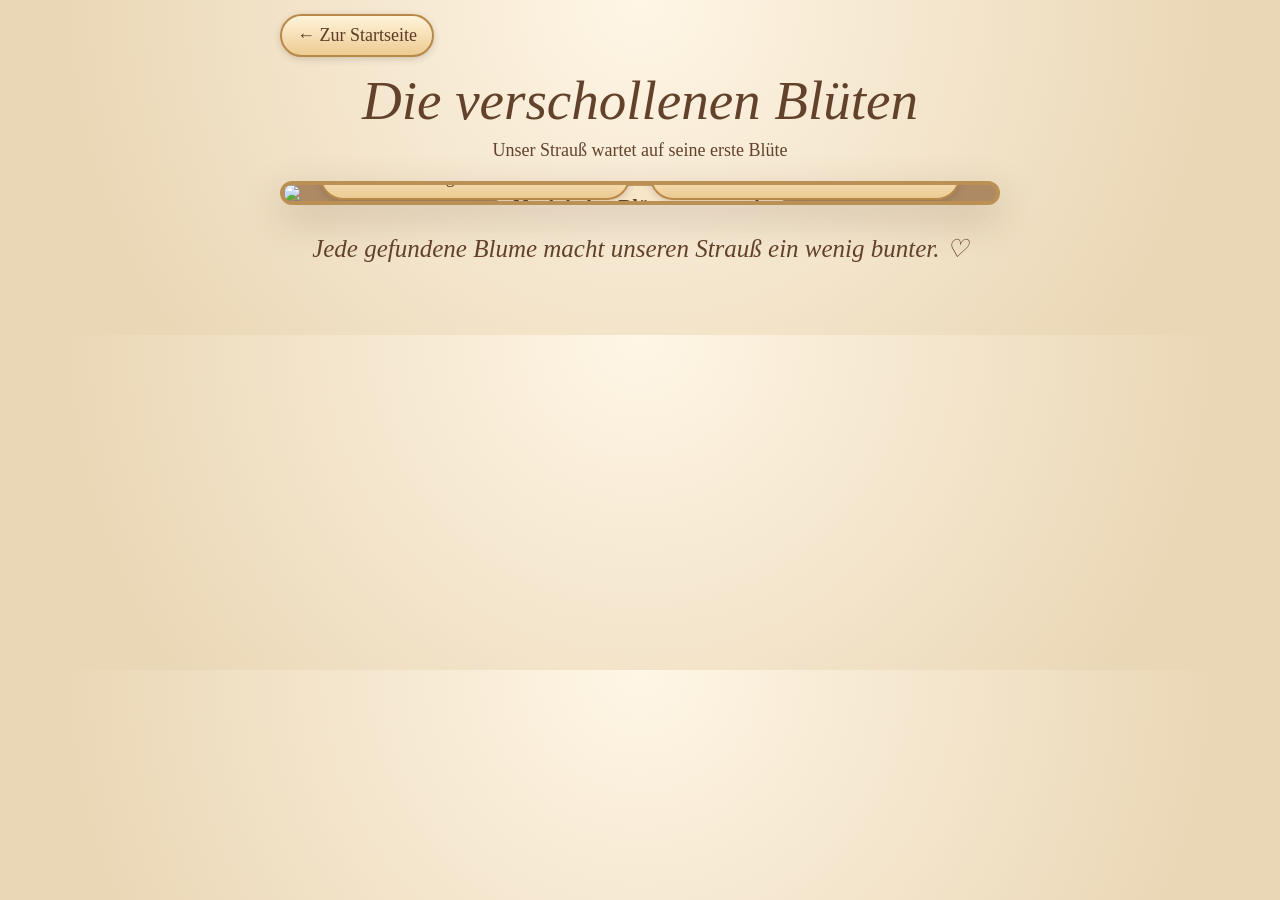
==== blumen.html @ db0bc825 "Add files via upload" ====
<!doctype html><html lang="de"><head><meta charset="utf-8"><meta name="viewport" content="width=device-width,initial-scale=1,viewport-fit=cover"><title>Die verschollenen Blüten</title><link rel="stylesheet" href="blumen.css"></head><body><main><div class="top"><a class="btn" href="index.html">← Zur Startseite</a></div><h1>Die verschollenen Blüten</h1><p class="sub" id="sub">Ein Strauß voller Erinnerungen</p><section class="scene"><img id="bouquet" src="vorschau/tag-01.jpg" alt="Blumenstrauß in einer schmalen Glasvase vor einer romantischen Landschaft"><div class="count" id="count"></div><div class="hotspots"><a class="btn" href="reise.html">♧ Unsere gemeinsame Reise</a><a class="btn" href="index.html">✿ Zur Startseite</a></div></section><p class="note">Jede gefundene Blume macht unseren Strauß ein wenig bunter. ♡</p><section class="test" id="test" hidden><h2>Testmodus</h2><label for="day">Vorschau für Tag <output id="num">1</output></label><input id="day" type="range" min="1" max="24" value="1"><button class="btn" id="reset">Alle Blüten zurücksetzen</button></section></main><script src="blumen.js"></script></body></html>
---- blumen.css ----
*{box-sizing:border-box}body{margin:0;background:radial-gradient(circle at 50% 0,#fff6e6,#ead7b6 80%);font-family:Georgia,serif;color:#63422c}main{max-width:740px;margin:0 auto;padding:14px 10px 42px;text-align:center}.top{text-align:left;margin-bottom:10px}h1{font:italic clamp(32px,7vw,55px) Georgia,serif;margin:12px 0 2px}.sub{font-size:18px;margin:8px 0 20px}.scene{position:relative;overflow:hidden;border:4px solid #ba9054;border-radius:24px;box-shadow:0 14px 38px #63412b40;line-height:0;background:#ad8a64}.scene>img{width:100%;height:auto;display:block}.count{position:absolute;top:2.5%;left:50%;transform:translateX(-50%);font-size:clamp(13px,3.1vw,21px);font-weight:bold;line-height:1.3;background:#fff0d4e8;padding:8px 17px;border:1px solid #c29b64;border-radius:99px;white-space:nowrap}.hotspots{position:absolute;bottom:5%;left:5%;right:5%;display:flex;gap:3%;justify-content:space-between;line-height:1.2}.btn{display:inline-flex;align-items:center;justify-content:center;min-height:40px;padding:9px 15px;border:2px solid #b78849;border-radius:30px;background:linear-gradient(#fff4da,#edcb92);color:#5c3a25;text-decoration:none;font:clamp(12px,2.4vw,18px) Georgia,serif;box-shadow:0 2px 7px #3c261e30;cursor:pointer}.hotspots .btn{width:49%;min-height:46px}.note{font-size:clamp(17px,3.8vw,25px);font-style:italic;line-height:1.5}.test{border:1px solid #c8a677;border-radius:15px;padding:18px;background:#fff8e8}.test h2{margin-top:0}.test input{width:95%;display:block;margin:18px auto;accent-color:#aa7e4d}@media(max-width:400px){.hotspots .btn{padding:7px 5px}}
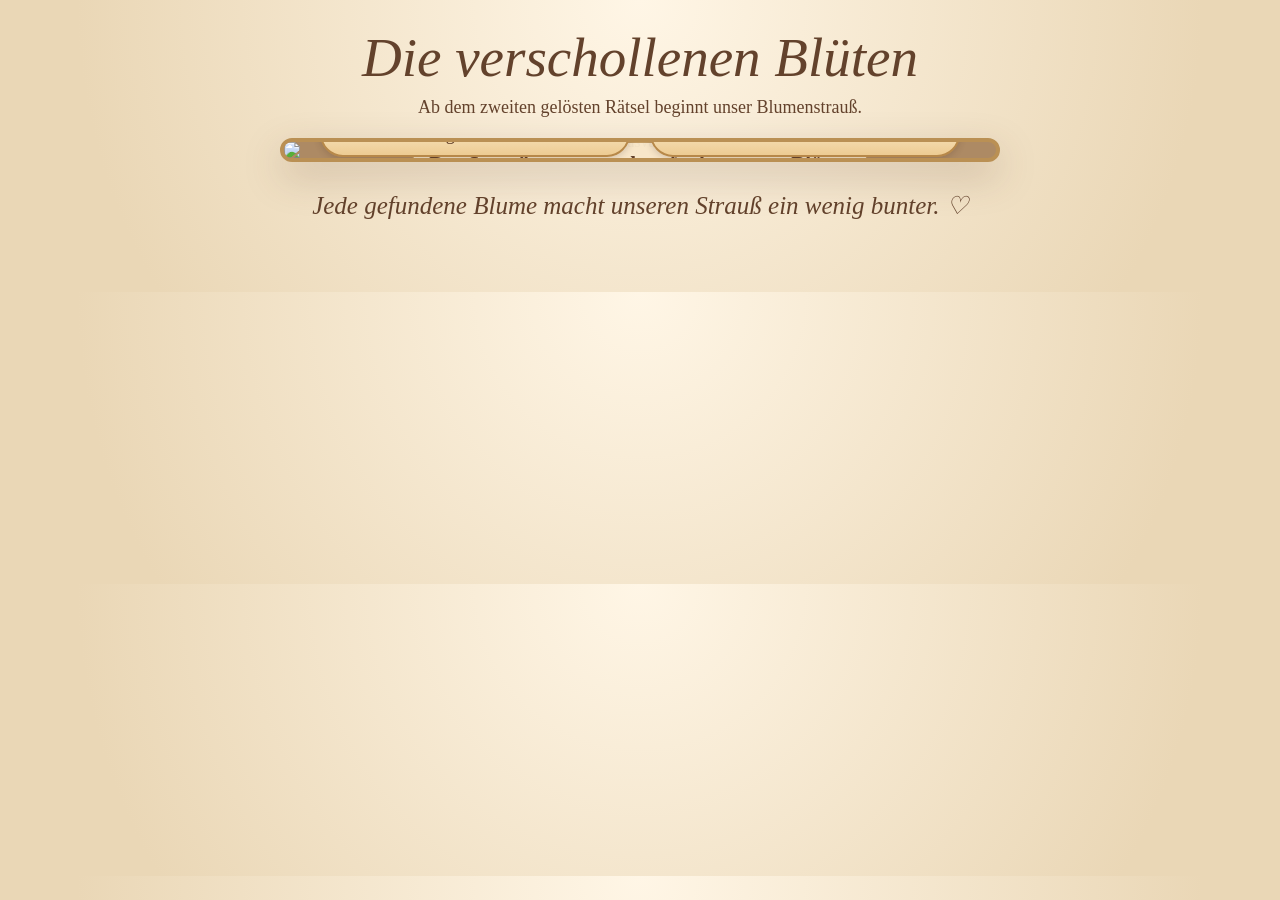
==== commit 2abc2d70: "Tagesvorschau unabhängig von Sammelblumen, Fundbild und Sitzungspasswort" ====
--- a/blumen.html
+++ b/blumen.html
@@ -1 +1 @@
-<!doctype html><html lang="de"><head><meta charset="utf-8"><meta name="viewport" content="width=device-width,initial-scale=1,viewport-fit=cover"><title>Die verschollenen Blüten</title><link rel="stylesheet" href="blumen.css"></head><body><main><div class="top"><a class="btn" href="index.html">← Zur Startseite</a></div><h1>Die verschollenen Blüten</h1><p class="sub" id="sub">Ein Strauß voller Erinnerungen</p><section class="scene"><img id="bouquet" src="vorschau/tag-01.jpg" alt="Blumenstrauß in einer schmalen Glasvase vor einer romantischen Landschaft"><div class="count" id="count"></div><div class="hotspots"><a class="btn" href="reise.html">♧ Unsere gemeinsame Reise</a><a class="btn" href="index.html">✿ Zur Startseite</a></div></section><p class="note">Jede gefundene Blume macht unseren Strauß ein wenig bunter. ♡</p><section class="test" id="test" hidden><h2>Testmodus</h2><label for="day">Vorschau für Tag <output id="num">1</output></label><input id="day" type="range" min="1" max="24" value="1"><button class="btn" id="reset">Alle Blüten zurücksetzen</button></section></main><script src="blumen.js"></script></body></html>+<!doctype html><html lang="de"><head><meta charset="utf-8"><meta name="viewport" content="width=device-width,initial-scale=1,viewport-fit=cover"><title>Die verschollenen Blüten</title><link rel="stylesheet" href="blumen.css"></head><body><main><h1>Die verschollenen Blüten</h1><p class="sub" id="sub">Ein Strauß voller Erinnerungen</p><section class="scene"><img id="bouquet" src="tag-01.jpg" alt="Blumenstrauß in einer schmalen Glasvase vor einer romantischen Landschaft"><div class="count" id="count"></div><div class="hotspots"><a class="btn" href="index.html#reise">♧ Unsere gemeinsame Reise</a><a class="btn" href="index.html">✿ Zur Startseite</a></div></section><p class="note">Jede gefundene Blume macht unseren Strauß ein wenig bunter. ♡</p><section class="test" id="test" hidden><h2>Testmodus</h2><label for="day">Vorschau für Tag <output id="num">1</output></label><input id="day" type="range" min="1" max="24" value="1"><button class="btn" id="reset">Alle Blüten zurücksetzen</button></section></main><script src="blumen.js?v=4"></script></body></html>
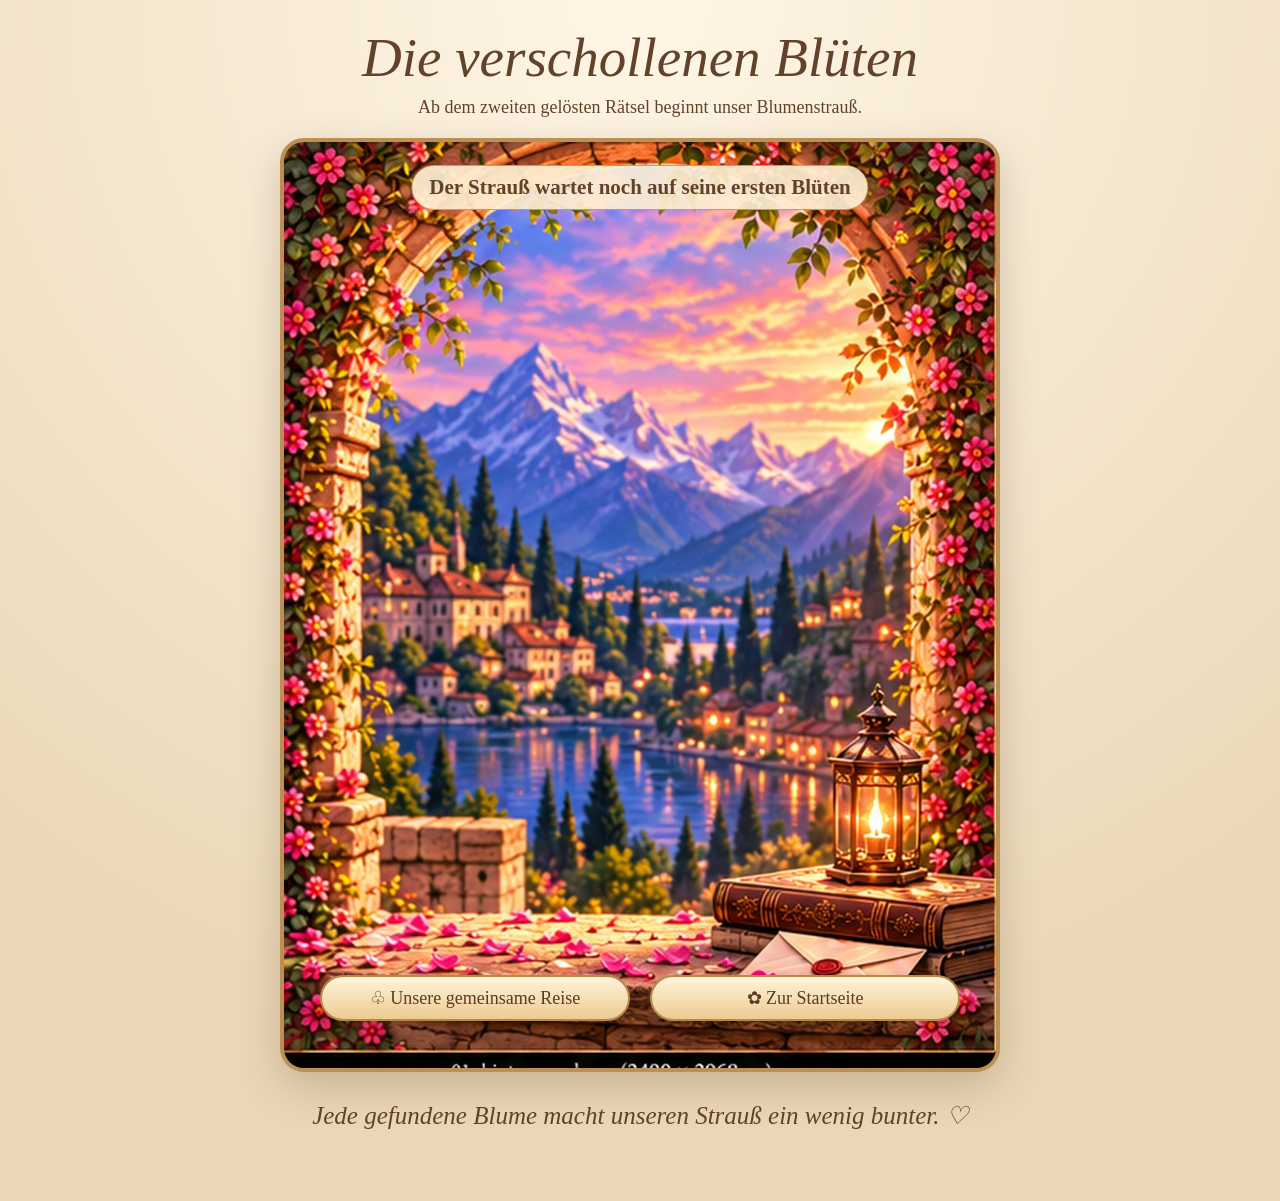
==== commit 5e89f2ef: "Blumen-Tagesbild anhand aktueller Rätsellösungen, Hintergrund vor Tag 2" ====
--- a/blumen.html
+++ b/blumen.html
@@ -1 +1 @@
-<!doctype html><html lang="de"><head><meta charset="utf-8"><meta name="viewport" content="width=device-width,initial-scale=1,viewport-fit=cover"><title>Die verschollenen Blüten</title><link rel="stylesheet" href="blumen.css"></head><body><main><h1>Die verschollenen Blüten</h1><p class="sub" id="sub">Ein Strauß voller Erinnerungen</p><section class="scene"><img id="bouquet" src="tag-01.jpg" alt="Blumenstrauß in einer schmalen Glasvase vor einer romantischen Landschaft"><div class="count" id="count"></div><div class="hotspots"><a class="btn" href="index.html#reise">♧ Unsere gemeinsame Reise</a><a class="btn" href="index.html">✿ Zur Startseite</a></div></section><p class="note">Jede gefundene Blume macht unseren Strauß ein wenig bunter. ♡</p><section class="test" id="test" hidden><h2>Testmodus</h2><label for="day">Vorschau für Tag <output id="num">1</output></label><input id="day" type="range" min="1" max="24" value="1"><button class="btn" id="reset">Alle Blüten zurücksetzen</button></section></main><script src="blumen.js?v=4"></script></body></html>+<!doctype html><html lang="de"><head><meta charset="utf-8"><meta name="viewport" content="width=device-width,initial-scale=1,viewport-fit=cover"><title>Die verschollenen Blüten</title><link rel="stylesheet" href="blumen.css"></head><body><main><h1>Die verschollenen Blüten</h1><p class="sub" id="sub">Ein Strauß voller Erinnerungen</p><section class="scene"><img id="bouquet" src="tag-01.jpg" alt="Blumenstrauß in einer schmalen Glasvase vor einer romantischen Landschaft"><div class="count" id="count"></div><div class="hotspots"><a class="btn" href="index.html#reise">♧ Unsere gemeinsame Reise</a><a class="btn" href="index.html">✿ Zur Startseite</a></div></section><p class="note">Jede gefundene Blume macht unseren Strauß ein wenig bunter. ♡</p><section class="test" id="test" hidden><h2>Testmodus</h2><label for="day">Vorschau für Tag <output id="num">1</output></label><input id="day" type="range" min="1" max="24" value="1"><button class="btn" id="reset">Alle Blüten zurücksetzen</button></section></main><script src="config.js?v=59"></script><script src="blumen.js?v=5"></script></body></html>
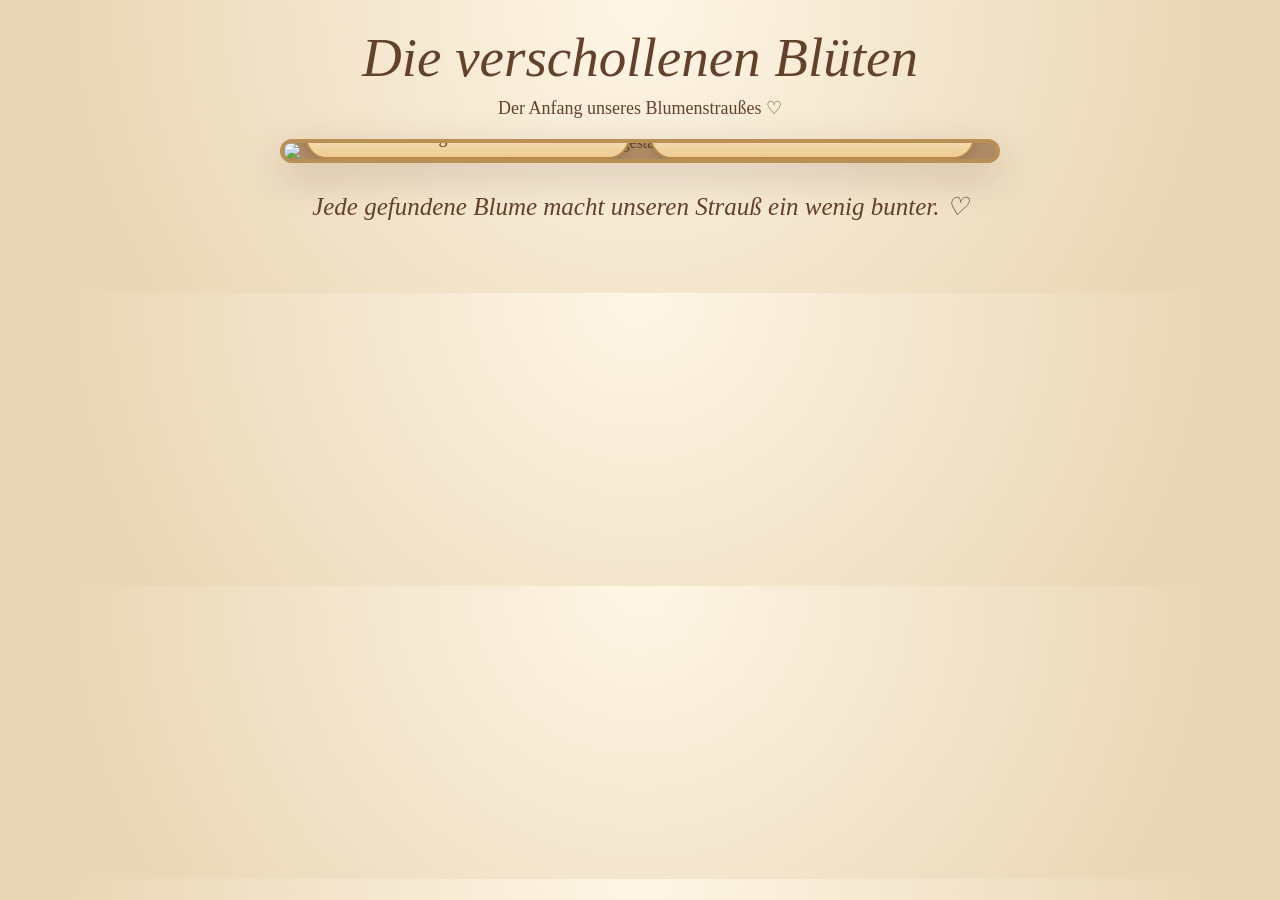
==== commit 7bb7a75d: "Add files via upload" ====
--- a/blumen.html
+++ b/blumen.html
@@ -1 +1 @@
-<!doctype html><html lang="de"><head><meta charset="utf-8"><meta name="viewport" content="width=device-width,initial-scale=1,viewport-fit=cover"><title>Die verschollenen Blüten</title><link rel="stylesheet" href="blumen.css"></head><body><main><h1>Die verschollenen Blüten</h1><p class="sub" id="sub">Ein Strauß voller Erinnerungen</p><section class="scene"><img id="bouquet" src="tag-01.jpg" alt="Blumenstrauß in einer schmalen Glasvase vor einer romantischen Landschaft"><div class="count" id="count"></div><div class="hotspots"><a class="btn" href="index.html#reise">♧ Unsere gemeinsame Reise</a><a class="btn" href="index.html">✿ Zur Startseite</a></div></section><p class="note">Jede gefundene Blume macht unseren Strauß ein wenig bunter. ♡</p><section class="test" id="test" hidden><h2>Testmodus</h2><label for="day">Vorschau für Tag <output id="num">1</output></label><input id="day" type="range" min="1" max="24" value="1"><button class="btn" id="reset">Alle Blüten zurücksetzen</button></section></main><script src="config.js?v=59"></script><script src="blumen.js?v=5"></script></body></html>+<!doctype html><html lang="de"><head><meta charset="utf-8"><meta name="viewport" content="width=device-width,initial-scale=1,viewport-fit=cover"><title>Die verschollenen Blüten</title><link rel="stylesheet" href="blumen.css?v=10"></head><body><main><h1>Die verschollenen Blüten</h1><p class="sub" id="sub">Ein Strauß voller Erinnerungen</p><section class="scene"><img id="bouquet" src="tag-01.PNG" alt="Dein fertiges Tagesbild mit Blumenstrauß, Glasvase und Tagesbeschriftung"><div class="hotspots"><a class="btn" href="index.html#reise">♧ Unsere gemeinsame Reise</a><a class="btn" href="index.html">✿ Zur Startseite</a></div></section><p class="note">Jede gefundene Blume macht unseren Strauß ein wenig bunter. ♡</p><section class="test" id="test" hidden><h2>Testmodus</h2><label for="day">Vorschau für Tag <output id="num">1</output></label><input id="day" type="range" min="1" max="24" value="1"><button class="btn" id="reset">Alle Blüten zurücksetzen</button></section></main><script src="config.js?v=59"></script><script src="blumen.js?v=10"></script></body></html>
--- a/blumen.css
+++ b/blumen.css
@@ -1 +1 @@
-*{box-sizing:border-box}body{margin:0;background:radial-gradient(circle at 50% 0,#fff6e6,#ead7b6 80%);font-family:Georgia,serif;color:#63422c}main{max-width:740px;margin:0 auto;padding:14px 10px 42px;text-align:center}.top{text-align:left;margin-bottom:10px}h1{font:italic clamp(32px,7vw,55px) Georgia,serif;margin:12px 0 2px}.sub{font-size:18px;margin:8px 0 20px}.scene{position:relative;overflow:hidden;border:4px solid #ba9054;border-radius:24px;box-shadow:0 14px 38px #63412b40;line-height:0;background:#ad8a64}.scene>img{width:100%;height:auto;display:block}.count{position:absolute;top:2.5%;left:50%;transform:translateX(-50%);font-size:clamp(13px,3.1vw,21px);font-weight:bold;line-height:1.3;background:#fff0d4e8;padding:8px 17px;border:1px solid #c29b64;border-radius:99px;white-space:nowrap}.hotspots{position:absolute;bottom:5%;left:5%;right:5%;display:flex;gap:3%;justify-content:space-between;line-height:1.2}.btn{display:inline-flex;align-items:center;justify-content:center;min-height:40px;padding:9px 15px;border:2px solid #b78849;border-radius:30px;background:linear-gradient(#fff4da,#edcb92);color:#5c3a25;text-decoration:none;font:clamp(12px,2.4vw,18px) Georgia,serif;box-shadow:0 2px 7px #3c261e30;cursor:pointer}.hotspots .btn{width:49%;min-height:46px}.note{font-size:clamp(17px,3.8vw,25px);font-style:italic;line-height:1.5}.test{border:1px solid #c8a677;border-radius:15px;padding:18px;background:#fff8e8}.test h2{margin-top:0}.test input{width:95%;display:block;margin:18px auto;accent-color:#aa7e4d}@media(max-width:400px){.hotspots .btn{padding:7px 5px}}+*{box-sizing:border-box}body{margin:0;background:radial-gradient(circle at 50% 0,#fff6e6,#ead7b6 80%);font-family:Georgia,serif;color:#63422c}main{max-width:740px;margin:0 auto;padding:14px 10px 42px;text-align:center}h1{font:italic clamp(32px,7vw,55px) Georgia,serif;margin:12px 0 2px}.sub{font-size:18px;margin:8px 0 20px}.scene{position:relative;overflow:hidden;border:4px solid #ba9054;border-radius:24px;box-shadow:0 14px 38px #63412b40;line-height:0;background:#ad8a64}.scene>img{width:100%;height:auto;display:block}.hotspots{position:absolute;bottom:2%;left:3%;right:3%;display:flex;gap:3%;justify-content:space-between;line-height:1.2}.btn{display:inline-flex;align-items:center;justify-content:center;min-height:40px;padding:9px 15px;border:2px solid #b78849;border-radius:30px;background:linear-gradient(#fff4da,#edcb92);color:#5c3a25;text-decoration:none;font:clamp(12px,2.4vw,18px) Georgia,serif;box-shadow:0 2px 7px #3c261e30;cursor:pointer}.hotspots .btn{width:49%;min-height:40px}.note{font-size:clamp(17px,3.8vw,25px);font-style:italic;line-height:1.5}.test{border:1px solid #c8a677;border-radius:15px;padding:18px;background:#fff8e8}.test h2{margin-top:0}.test input{width:95%;display:block;margin:18px auto;accent-color:#aa7e4d}@media(max-width:400px){.hotspots .btn{padding:7px 5px}}
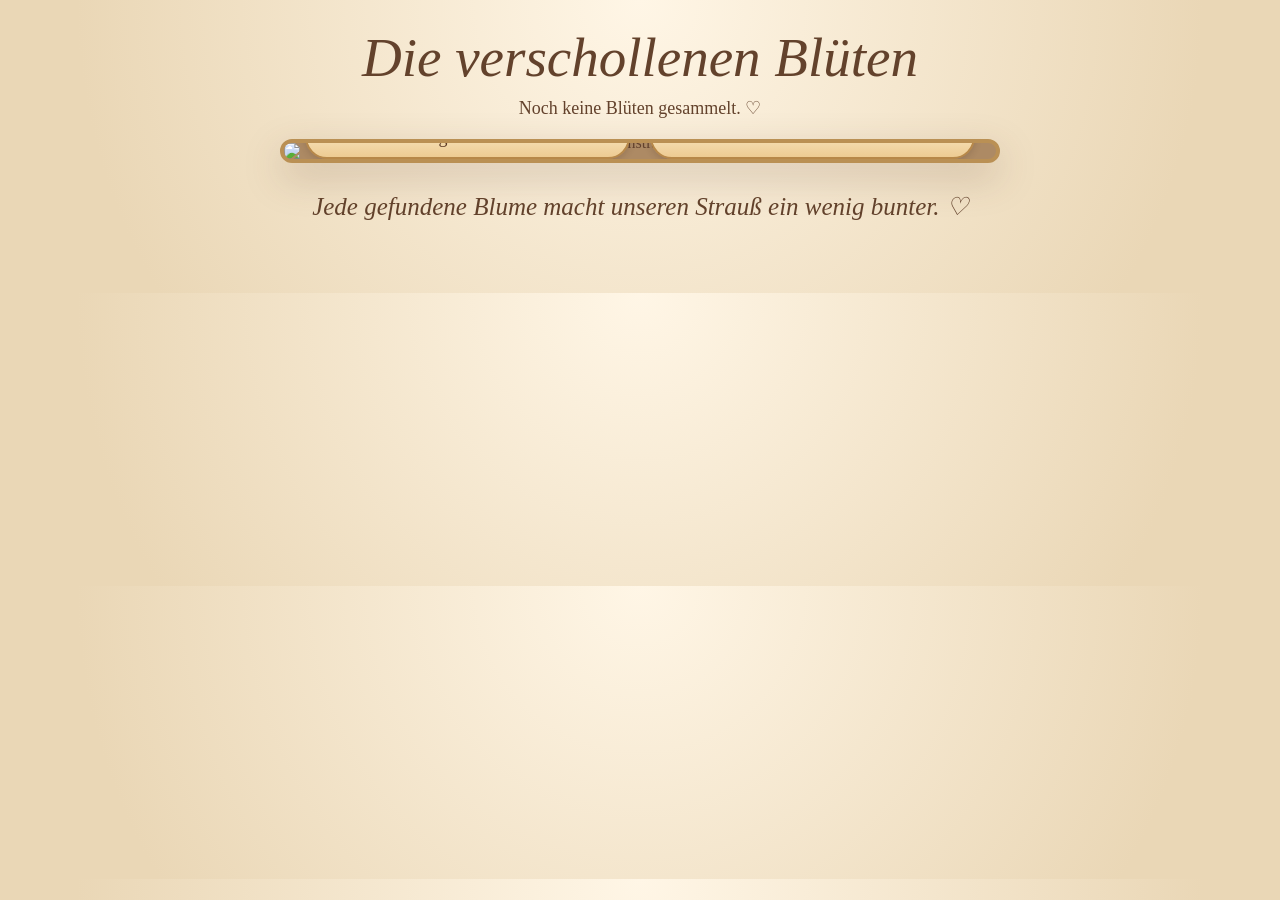
==== commit 060e7762: "Load collected flower progress without initial placeholder" ====
--- a/blumen.html
+++ b/blumen.html
@@ -1 +1 @@
-<!doctype html><html lang="de"><head><meta charset="utf-8"><meta name="viewport" content="width=device-width,initial-scale=1,viewport-fit=cover"><title>Die verschollenen Blüten</title><link rel="stylesheet" href="blumen.css?v=10"></head><body><main><h1>Die verschollenen Blüten</h1><p class="sub" id="sub">Ein Strauß voller Erinnerungen</p><section class="scene"><img id="bouquet" src="tag-01.PNG" alt="Dein fertiges Tagesbild mit Blumenstrauß, Glasvase und Tagesbeschriftung"><div class="hotspots"><a class="btn" href="index.html#reise">♧ Unsere gemeinsame Reise</a><a class="btn" href="index.html">✿ Zur Startseite</a></div></section><p class="note">Jede gefundene Blume macht unseren Strauß ein wenig bunter. ♡</p><section class="test" id="test" hidden><h2>Testmodus</h2><label for="day">Vorschau für Tag <output id="num">1</output></label><input id="day" type="range" min="1" max="24" value="1"><button class="btn" id="reset">Alle Blüten zurücksetzen</button></section></main><script src="config.js?v=59"></script><script src="blumen.js?v=10"></script></body></html>+<!doctype html><html lang="de"><head><meta charset="utf-8"><meta name="viewport" content="width=device-width,initial-scale=1,viewport-fit=cover"><title>Die verschollenen Blüten</title><link rel="stylesheet" href="blumen.css?v=10"></head><body><main><h1>Die verschollenen Blüten</h1><p class="sub" id="sub">Ein Strauß voller Erinnerungen</p><section class="scene"><img id="bouquet" hidden alt="Dein fertiges Tagesbild mit Blumenstrauß, Glasvase und Tagesbeschriftung"><div class="hotspots"><a class="btn" href="index.html#reise">♧ Unsere gemeinsame Reise</a><a class="btn" href="index.html">✿ Zur Startseite</a></div></section><p class="note">Jede gefundene Blume macht unseren Strauß ein wenig bunter. ♡</p><section class="test" id="test" hidden><h2>Testmodus</h2><label for="day">Vorschau für Tag <output id="num">1</output></label><input id="day" type="range" min="1" max="24" value="1"><button class="btn" id="reset">Alle Blüten zurücksetzen</button></section></main><script src="config.js?v=62"></script><script src="blumen.js?v=11"></script></body></html>
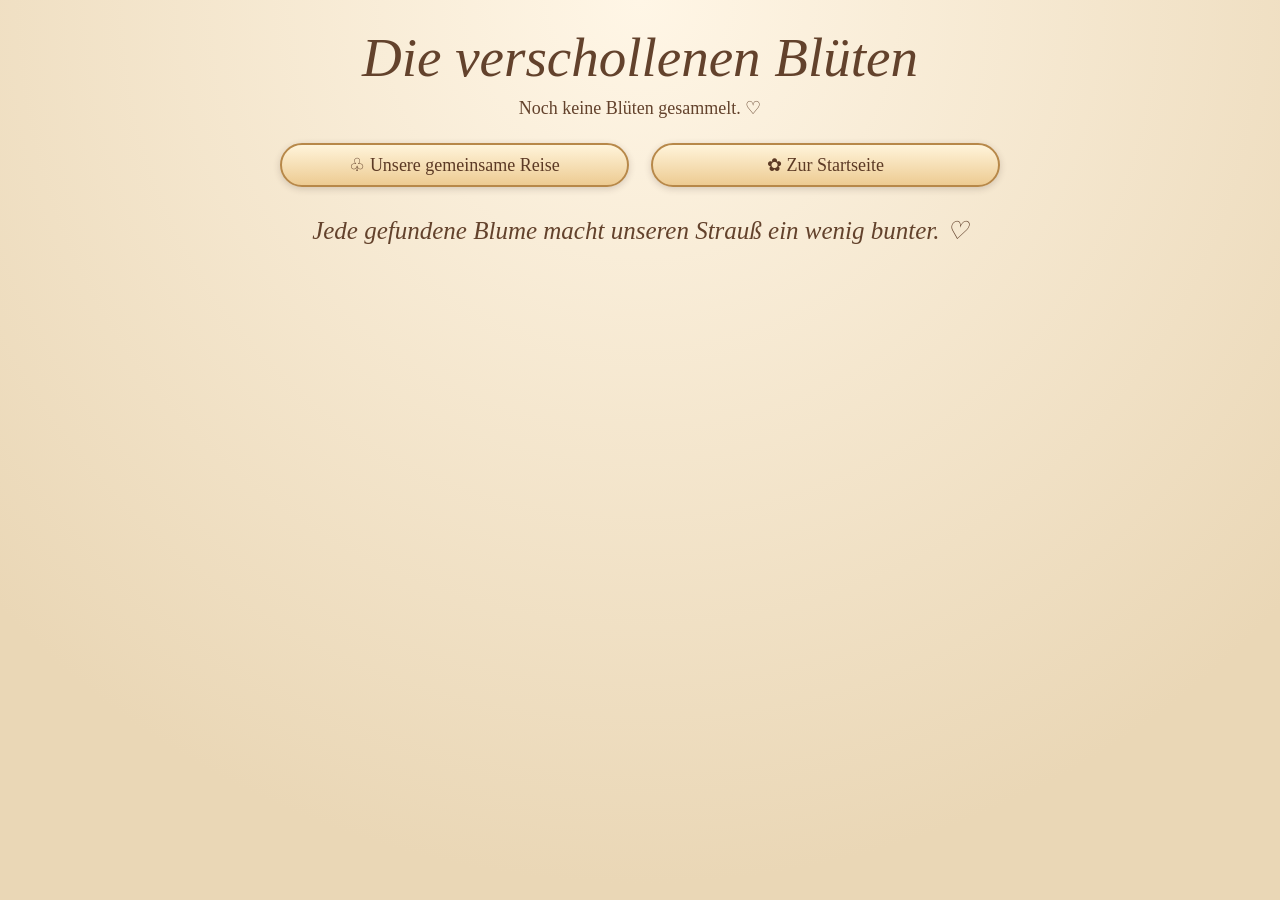
==== commit 8267a135: "Publish vase account fix" ====
--- a/blumen.html
+++ b/blumen.html
@@ -1 +1 @@
-<!doctype html><html lang="de"><head><meta charset="utf-8"><meta name="viewport" content="width=device-width,initial-scale=1,viewport-fit=cover"><title>Die verschollenen Blüten</title><link rel="stylesheet" href="blumen.css?v=10"></head><body><main><h1>Die verschollenen Blüten</h1><p class="sub" id="sub">Ein Strauß voller Erinnerungen</p><section class="scene"><img id="bouquet" hidden alt="Dein fertiges Tagesbild mit Blumenstrauß, Glasvase und Tagesbeschriftung"><div class="hotspots"><a class="btn" href="index.html#reise">♧ Unsere gemeinsame Reise</a><a class="btn" href="index.html">✿ Zur Startseite</a></div></section><p class="note">Jede gefundene Blume macht unseren Strauß ein wenig bunter. ♡</p><section class="test" id="test" hidden><h2>Testmodus</h2><label for="day">Vorschau für Tag <output id="num">1</output></label><input id="day" type="range" min="1" max="24" value="1"><button class="btn" id="reset">Alle Blüten zurücksetzen</button></section></main><script src="config.js?v=62"></script><script src="blumen.js?v=11"></script></body></html>+<!doctype html><html lang="de"><head><meta charset="utf-8"><meta name="viewport" content="width=device-width,initial-scale=1,viewport-fit=cover"><title>Die verschollenen Blüten</title><link rel="stylesheet" href="blumen.css?v=11"></head><body><main><h1>Die verschollenen Blüten</h1><p class="sub" id="sub">Ein Strauß voller Erinnerungen</p><section class="scene"><img id="bouquet" hidden alt="Dein fertiges Tagesbild mit Blumenstrauß, Glasvase und Tagesbeschriftung"><div class="hotspots"><a class="btn" href="index.html#reise">♧ Unsere gemeinsame Reise</a><a class="btn" href="index.html">✿ Zur Startseite</a></div></section><p class="note">Jede gefundene Blume macht unseren Strauß ein wenig bunter. ♡</p><section class="test" id="test" hidden><h2>Testmodus</h2><label for="day">Vorschau für Tag <output id="num">1</output></label><input id="day" type="range" min="1" max="24" value="1"><button class="btn" id="reset">Alle Blüten zurücksetzen</button></section></main><script src="config.js?v=62"></script><script src="blumen.js?v=12"></script></body></html>
--- a/blumen.css
+++ b/blumen.css
@@ -1 +1,2 @@
-*{box-sizing:border-box}body{margin:0;background:radial-gradient(circle at 50% 0,#fff6e6,#ead7b6 80%);font-family:Georgia,serif;color:#63422c}main{max-width:740px;margin:0 auto;padding:14px 10px 42px;text-align:center}h1{font:italic clamp(32px,7vw,55px) Georgia,serif;margin:12px 0 2px}.sub{font-size:18px;margin:8px 0 20px}.scene{position:relative;overflow:hidden;border:4px solid #ba9054;border-radius:24px;box-shadow:0 14px 38px #63412b40;line-height:0;background:#ad8a64}.scene>img{width:100%;height:auto;display:block}.hotspots{position:absolute;bottom:2%;left:3%;right:3%;display:flex;gap:3%;justify-content:space-between;line-height:1.2}.btn{display:inline-flex;align-items:center;justify-content:center;min-height:40px;padding:9px 15px;border:2px solid #b78849;border-radius:30px;background:linear-gradient(#fff4da,#edcb92);color:#5c3a25;text-decoration:none;font:clamp(12px,2.4vw,18px) Georgia,serif;box-shadow:0 2px 7px #3c261e30;cursor:pointer}.hotspots .btn{width:49%;min-height:40px}.note{font-size:clamp(17px,3.8vw,25px);font-style:italic;line-height:1.5}.test{border:1px solid #c8a677;border-radius:15px;padding:18px;background:#fff8e8}.test h2{margin-top:0}.test input{width:95%;display:block;margin:18px auto;accent-color:#aa7e4d}@media(max-width:400px){.hotspots .btn{padding:7px 5px}}+*{box-sizing:border-box}body{margin:0;background:radial-gradient(circle at 50% 0,#fff6e6,#ead7b6 80%);font-family:Georgia,serif;color:#63422c}main{max-width:740px;margin:0 auto;padding:14px 10px 42px;text-align:center}h1{font:italic clamp(32px,7vw,55px) Georgia,serif;margin:12px 0 2px}.sub{font-size:18px;margin:8px 0 20px}.scene{position:relative;overflow:hidden;border:4px solid #ba9054;border-radius:24px;box-shadow:0 14px 38px #63412b40;line-height:0;background:#ad8a64}.scene>img{width:100%;height:auto;display:block}.hotspots{position:absolute;bottom:2%;left:3%;right:3%;display:flex;gap:3%;justify-content:space-between;line-height:1.2}.btn{display:inline-flex;align-items:center;justify-content:center;min-height:40px;padding:9px 15px;border:2px solid #b78849;border-radius:30px;background:linear-gradient(#fff4da,#edcb92);color:#5c3a25;text-decoration:none;font:clamp(12px,2.4vw,18px) Georgia,serif;box-shadow:0 2px 7px #3c261e30;cursor:pointer}.hotspots .btn{width:49%;min-height:40px}.note{font-size:clamp(17px,3.8vw,25px);font-style:italic;line-height:1.5}.test{border:1px solid #c8a677;border-radius:15px;padding:18px;background:#fff8e8}.test h2{margin-top:0}.test input{width:95%;display:block;margin:18px auto;accent-color:#aa7e4d}@media(max-width:400px){.hotspots .btn{padding:7px 5px}}
+html{min-height:100%;background:#ead7b6}body{min-height:100vh;min-height:100svh;background-repeat:no-repeat}.scene>img[hidden]{display:none}.scene.empty{background:transparent;border:0;box-shadow:none;overflow:visible}.scene.empty .hotspots{position:static;margin:24px 0;}
